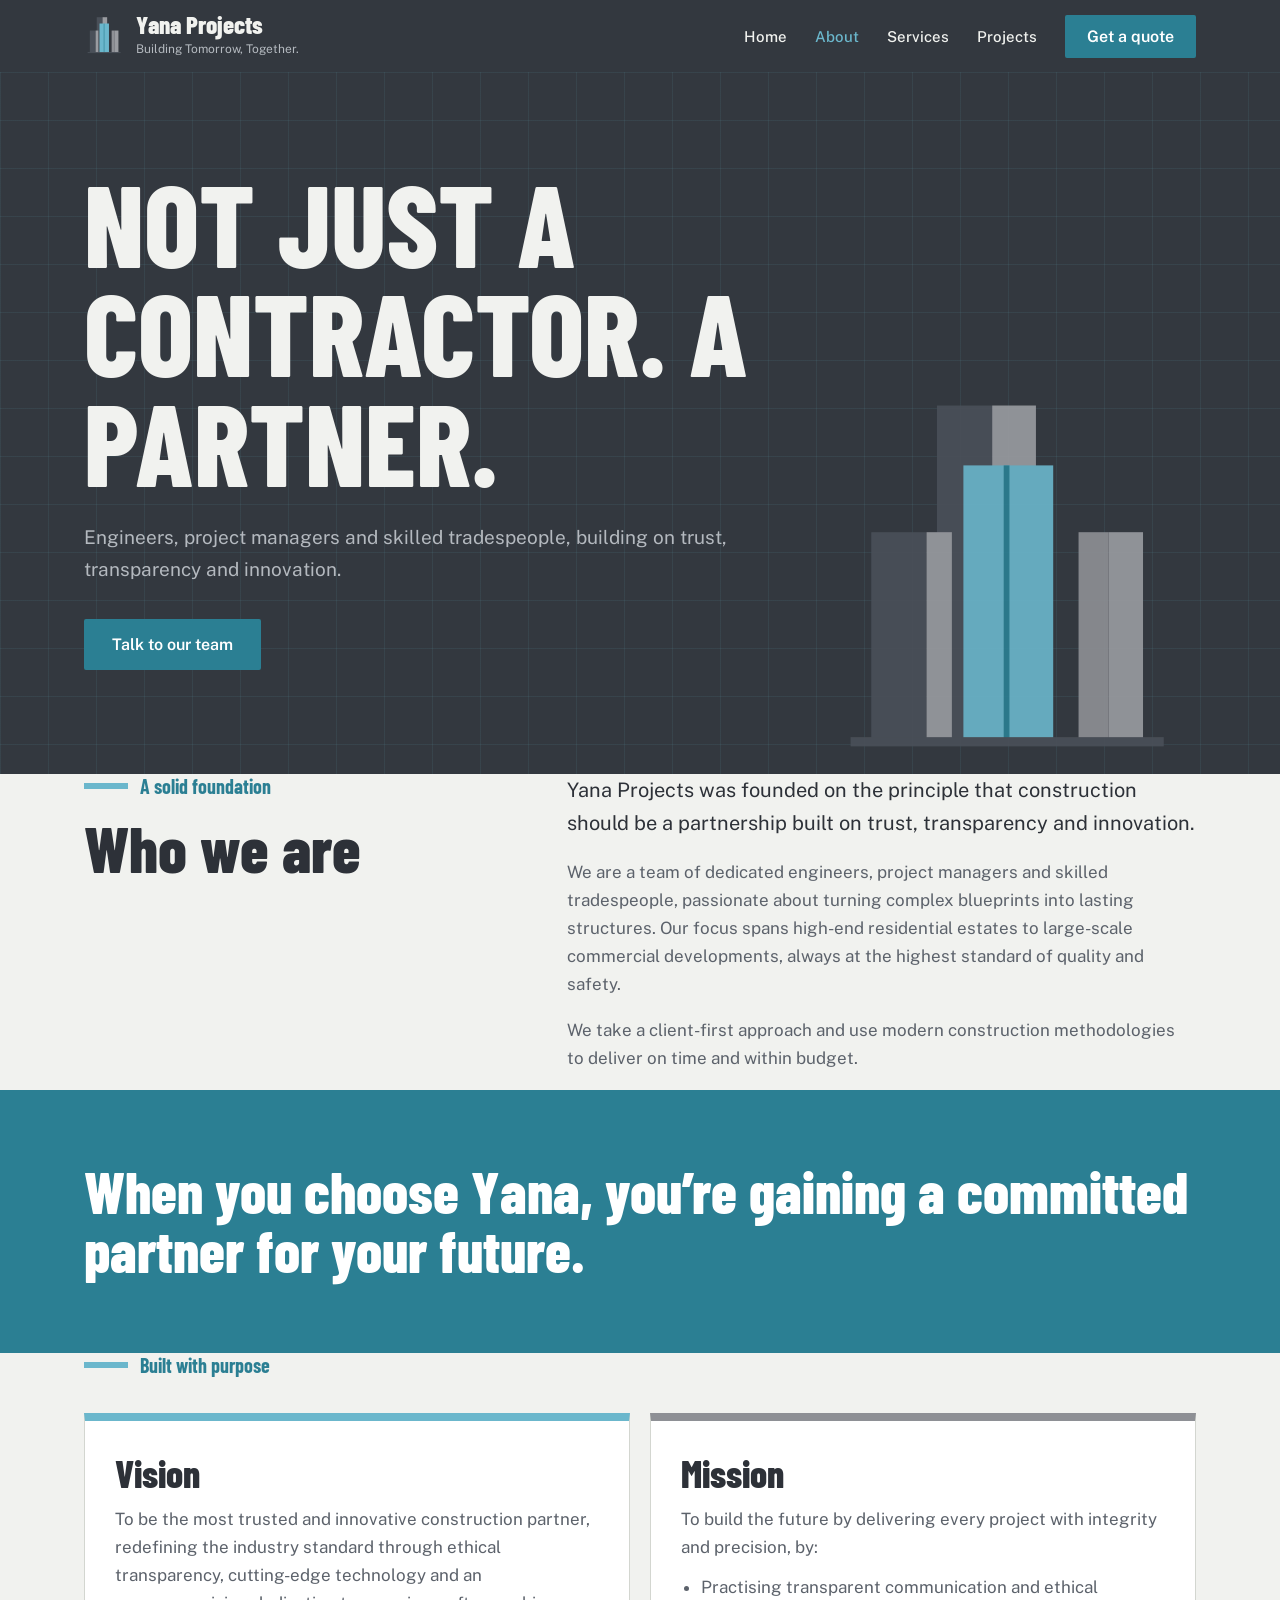
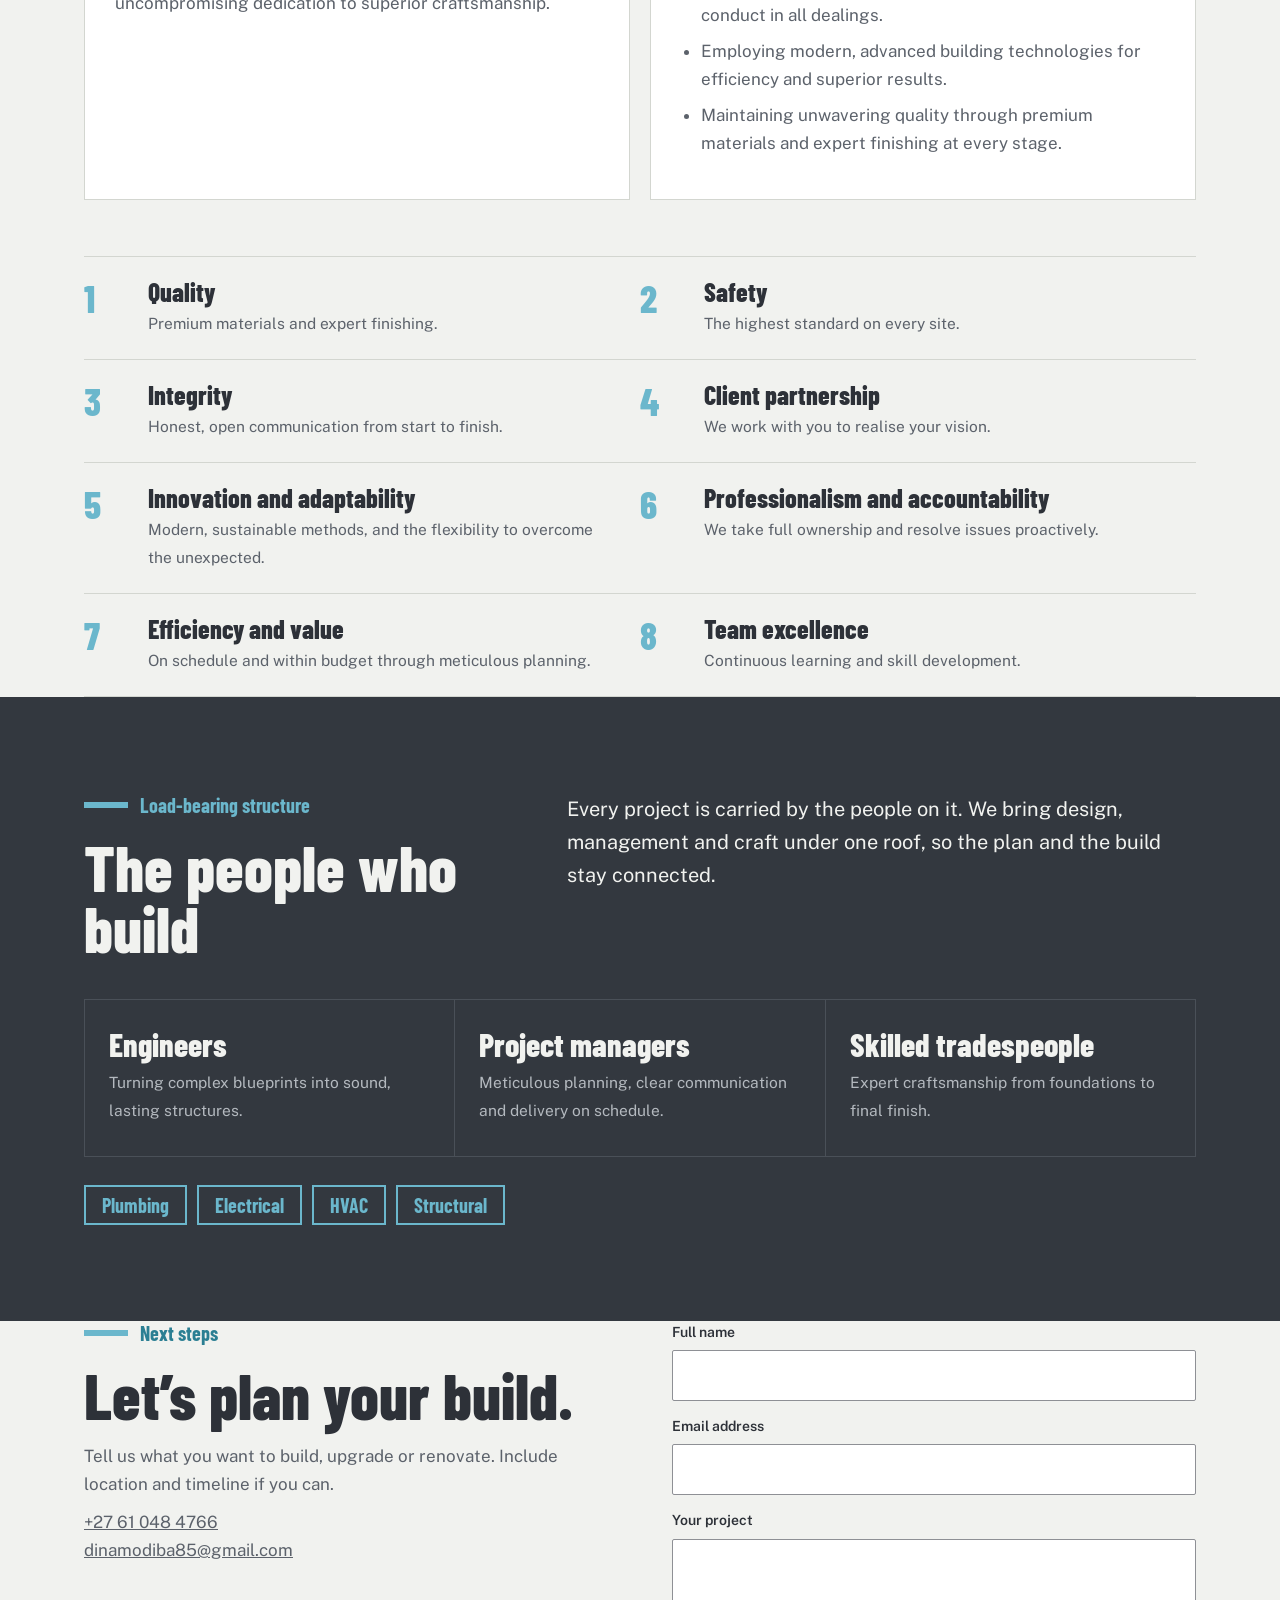
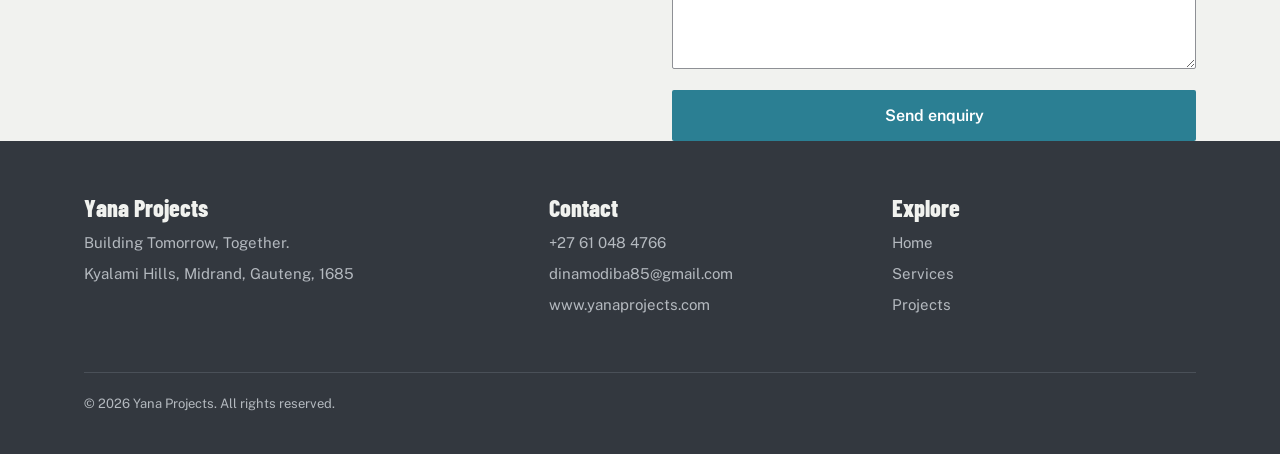
==== about.html @ c8c499d0 "layout chnages to home page and about page" ====
<!DOCTYPE html>
<html lang="en">
<head>
<meta charset="utf-8">
<meta name="viewport" content="width=device-width, initial-scale=1, viewport-fit=cover">
<title>About | Yana Projects</title>
<link rel="stylesheet" href="https://fonts.googleapis.com/css2?family=Barlow+Condensed:wght@600;700;800&family=Public+Sans:wght@400;500;600&display=swap">
<style>
:root{
  --bg:#f1f2ef;--surface:#fff;--ink:#2d3138;--muted:#5c626b;--line:#d3d6d0;
  --dark:#33383f;--dark-ink:#f1f2ef;--dark-muted:#b4b9bf;
  --b1:#3b4048;--b2:#8e9095;--blue:#6bb7cc;--blued:#2b7f93;
  --btn:#2b7f93;--on-btn:#fff;
  --head:"Barlow Condensed","Arial Narrow",Arial,sans-serif;
  --body:"Public Sans",system-ui,-apple-system,"Segoe UI",Arial,sans-serif;
  box-sizing:border-box;padding-top:env(safe-area-inset-top,0px);padding-bottom:env(safe-area-inset-bottom,0px);
}
@media (prefers-color-scheme:dark){:root:not([data-theme="light"]){
  --bg:#1b1e23;--surface:#242830;--ink:#eceee9;--muted:#a5abb2;--line:#363b43;--dark:#14161a;--b1:#5b626c;--b2:#a3a7ad;--btn:#6bb7cc;--on-btn:#13171b}}
:root[data-theme="dark"]{--bg:#1b1e23;--surface:#242830;--ink:#eceee9;--muted:#a5abb2;--line:#363b43;--dark:#14161a;--b1:#5b626c;--b2:#a3a7ad;--btn:#6bb7cc;--on-btn:#13171b}
html{scroll-padding-top:calc(72px + env(safe-area-inset-top,0px));scroll-behavior:smooth}
*{box-sizing:border-box}
body{margin:0;background:var(--bg);color:var(--ink);font:400 17px/1.65 var(--body);-webkit-font-smoothing:antialiased;overflow-x:hidden}
body::before{content:"";position:fixed;inset:0 0 auto;height:env(safe-area-inset-top,0px);background:var(--dark);z-index:30}
h1,h2,h3{font-family:var(--head);font-weight:800;line-height:.95;margin:0}
a{color:inherit}
:focus-visible{outline:3px solid var(--blue);outline-offset:3px}
.wrap{max-width:1160px;margin:0 auto;padding:0 24px}
.btn{display:inline-block;padding:14px 26px;border-radius:2px;background:var(--btn);color:var(--on-btn);font:600 16px var(--body);text-decoration:none;border:2px solid var(--btn);cursor:pointer}
.btn.ghost{background:transparent;color:var(--dark-ink);border-color:var(--dark-muted)}
.btn:hover{filter:brightness(1.1)}

header{position:sticky;top:env(safe-area-inset-top,0px);z-index:40;background:var(--dark);color:var(--dark-ink)}
.nav{display:flex;align-items:center;justify-content:space-between;height:72px}
.brand{display:flex;align-items:center;gap:12px;text-decoration:none}
.brand svg{width:40px;height:40px}
.brand b{font:800 25px/1 var(--head);display:block}
.brand small{font-size:12px;color:var(--dark-muted);display:block;margin-top:3px}
nav ul{display:flex;gap:28px;list-style:none;margin:0;padding:0;align-items:center}
nav a{text-decoration:none;font-weight:500;font-size:15px}
nav a:hover,nav a[aria-current]{color:var(--blue)}
nav .btn{padding:10px 20px;color:var(--on-btn)}

.hero{background:var(--dark);color:var(--dark-ink);overflow:hidden;position:relative;
  background-image:linear-gradient(rgba(107,183,204,.09) 1px,transparent 1px),linear-gradient(90deg,rgba(107,183,204,.09) 1px,transparent 1px);background-size:48px 48px}
.hero .wrap{padding-top:96px;padding-bottom:104px;position:relative}
.hero h1{font-size:clamp(56px,9vw,120px);text-transform:uppercase;max-width:9em}
.hero p{max-width:34em;color:var(--dark-muted);font-size:19px;margin:26px 0 34px}
.hero .big{position:absolute;right:24px;bottom:0;width:min(34vw,380px);opacity:.9}

/* section label: a level marker, like an elevation on a drawing */
.lvl{display:flex;align-items:center;gap:12px;font:700 20px var(--head);color:var(--blued);margin-bottom:20px}
.lvl::before{content:"";width:44px;height:6px;background:var(--blue)}
@media (prefers-color-scheme:dark){.lvl{color:var(--blue)}}
section{padding:96px 0}
.split{display:grid;grid-template-columns:.8fr 1.2fr;gap:64px;align-items:start}
.split h2{font-size:clamp(40px,5.2vw,64px);position:sticky;top:calc(100px + env(safe-area-inset-top,0px))}
.split p{margin:0 0 18px;color:var(--muted)}
.split p:first-of-type{color:var(--ink);font-size:20px}

.quote{background:var(--blued);color:#fff;padding:72px 0}
.quote blockquote{margin:0;font:800 clamp(30px,4.6vw,58px)/1.02 var(--head);max-width:20em}

.mv{display:grid;grid-template-columns:1fr 1fr;gap:20px;margin:36px 0 56px}
.card{background:var(--surface);border:1px solid var(--line);border-top:8px solid var(--blue);padding:34px 30px}
.card:nth-child(2){border-top-color:var(--b2)}
.card h3{font-size:38px;margin-bottom:14px}
.card p{margin:0 0 12px;color:var(--muted)}
.card ul{margin:0;padding-left:20px;color:var(--muted)}.card li{margin-bottom:8px}
.vals{list-style:none;margin:0;padding:0;display:grid;grid-template-columns:1fr 1fr;border-top:1px solid var(--line)}
.vals li{display:grid;grid-template-columns:56px 1fr;gap:8px;padding:22px 24px 22px 0;border-bottom:1px solid var(--line)}
.vals li:nth-child(odd){padding-right:32px}
.vals em{font:800 38px/1 var(--head);font-style:normal;color:var(--blue)}
.vals b{font:800 26px/1 var(--head);display:block;margin-bottom:4px}
.vals span{color:var(--muted);font-size:15.5px}

.dark{background:var(--dark);color:var(--dark-ink)}
.dark .lvl{color:var(--blue)}
.dark .split p{color:var(--dark-muted)}.dark .split p:first-of-type{color:var(--dark-ink)}
.team{display:grid;grid-template-columns:repeat(3,1fr);gap:0;margin-top:40px;border-top:1px solid #4a5058;border-left:1px solid #4a5058}
.team div{padding:28px 24px 32px;border-right:1px solid #4a5058;border-bottom:1px solid #4a5058}
.team b{font:800 32px/1 var(--head);display:block;margin-bottom:8px}
.team span{color:var(--dark-muted);font-size:15.5px}
.tags{display:flex;gap:10px;flex-wrap:wrap;margin-top:28px}
.tags span{border:2px solid var(--blue);padding:6px 16px;font:700 20px var(--head);color:var(--blue)}

.contact{display:grid;grid-template-columns:1fr 1fr;gap:64px}
.contact h2{font-size:clamp(40px,5.2vw,64px);margin-bottom:16px}
.contact p{color:var(--muted);margin:0 0 10px}
form{display:grid;gap:14px}
label{font-weight:600;font-size:14px}
input,textarea{width:100%;padding:13px 14px;font:inherit;color:var(--ink);background:var(--surface);border:1px solid var(--b2);border-radius:2px;margin-top:6px}
textarea{min-height:130px;resize:vertical}

footer{background:var(--dark);color:var(--dark-muted);padding:56px 0 40px;font-size:15px}
footer .wrap{display:grid;grid-template-columns:1.4fr 1fr 1fr;gap:40px}
footer h3{font-size:24px;color:var(--dark-ink);margin-bottom:12px}
footer a{text-decoration:none}footer a:hover{color:var(--blue)}
footer p{margin:0 0 6px}
.copy{grid-column:1/-1;border-top:1px solid #4a5058;padding-top:20px;margin-top:8px;font-size:13px}

@media (max-width:900px){
  .split,.mv,.vals,.team,.contact,footer .wrap{grid-template-columns:1fr}
  .split{gap:20px}.split h2{position:static}
  .vals li:nth-child(odd){padding-right:0}
  .hero .big{display:none}.hero .wrap{padding-top:64px;padding-bottom:72px}
  nav li:not(:last-child){display:none}
  section{padding:64px 0}
}
@media (prefers-reduced-motion:no-preference){
  .rv{opacity:0;transform:translateY(28px);transition:opacity .7s,transform .7s}
  .rv.in{opacity:1;transform:none}
}
</style>
</head>
<body>
<svg width="0" height="0" style="position:absolute" aria-hidden="true">
  <symbol id="mark" viewBox="0 0 330 330">
    <rect x="105" y="10" width="48" height="290" fill="#4a5059"/><rect x="153" y="10" width="38" height="290" fill="#9a9ca1"/>
    <rect x="48" y="120" width="48" height="180" fill="#4a5059"/><rect x="96" y="120" width="22" height="180" fill="#9a9ca1"/>
    <rect x="228" y="120" width="26" height="180" fill="#8e9095"/><rect x="254" y="120" width="30" height="180" fill="#9a9ca1"/>
    <rect x="128" y="62" width="78" height="238" fill="#6bb7cc"/><rect x="163" y="62" width="5" height="238" fill="#2b7f93"/>
    <rect x="30" y="298" width="272" height="8" fill="#4a5059"/>
  </symbol>
</svg>

<header>
  <div class="wrap nav">
    <a class="brand" href="index.html" aria-label="Yana Projects home"><svg aria-hidden="true"><use href="#mark"/></svg><span><b>Yana Projects</b><small>Building Tomorrow, Together.</small></span></a>
    <nav aria-label="Main"><ul>
      <li><a href="index.html">Home</a></li><li><a href="about.html" aria-current="page">About</a></li><li><a href="services.html">Services</a></li><li><a href="projects.html">Projects</a></li>
      <li><a class="btn" href="#contact">Get a quote</a></li>
    </ul></nav>
  </div>
</header>

<main>
  <div class="hero">
    <div class="wrap">
      <svg class="big" viewBox="0 0 330 330" aria-hidden="true"><use href="#mark"/></svg>
      <h1>Not just a contractor. A partner.</h1>
      <p>Engineers, project managers and skilled tradespeople, building on trust, transparency and innovation.</p>
      <a class="btn" href="#contact">Talk to our team</a>
    </div>
  </div>

  <section class="wrap split rv">
    <div><div class="lvl">A solid foundation</div><h2>Who we are</h2></div>
    <div>
      <p>Yana Projects was founded on the principle that construction should be a partnership built on trust, transparency and innovation.</p>
      <p>We are a team of dedicated engineers, project managers and skilled tradespeople, passionate about turning complex blueprints into lasting structures. Our focus spans high-end residential estates to large-scale commercial developments, always at the highest standard of quality and safety.</p>
      <p>We take a client-first approach and use modern construction methodologies to deliver on time and within budget.</p>
    </div>
  </section>

  <div class="quote"><div class="wrap"><blockquote>When you choose Yana, you’re gaining a committed partner for your future.</blockquote></div></div>

  <section class="wrap rv">
    <div class="lvl">Built with purpose</div>
    <div class="mv">
      <div class="card"><h3>Vision</h3><p>To be the most trusted and innovative construction partner, redefining the industry standard through ethical transparency, cutting-edge technology and an uncompromising dedication to superior craftsmanship.</p></div>
      <div class="card"><h3>Mission</h3><p>To build the future by delivering every project with integrity and precision, by:</p>
        <ul><li>Practising transparent communication and ethical conduct in all dealings.</li><li>Employing modern, advanced building technologies for efficiency and superior results.</li><li>Maintaining unwavering quality through premium materials and expert finishing at every stage.</li></ul></div>
    </div>
    <ol class="vals">
      <li><em>1</em><div><b>Quality</b><span>Premium materials and expert finishing.</span></div></li>
      <li><em>2</em><div><b>Safety</b><span>The highest standard on every site.</span></div></li>
      <li><em>3</em><div><b>Integrity</b><span>Honest, open communication from start to finish.</span></div></li>
      <li><em>4</em><div><b>Client partnership</b><span>We work with you to realise your vision.</span></div></li>
      <li><em>5</em><div><b>Innovation and adaptability</b><span>Modern, sustainable methods, and the flexibility to overcome the unexpected.</span></div></li>
      <li><em>6</em><div><b>Professionalism and accountability</b><span>We take full ownership and resolve issues proactively.</span></div></li>
      <li><em>7</em><div><b>Efficiency and value</b><span>On schedule and within budget through meticulous planning.</span></div></li>
      <li><em>8</em><div><b>Team excellence</b><span>Continuous learning and skill development.</span></div></li>
    </ol>
  </section>

  <section class="dark">
    <div class="wrap rv">
      <div class="split">
        <div><div class="lvl">Load-bearing structure</div><h2>The people who build</h2></div>
        <div><p>Every project is carried by the people on it. We bring design, management and craft under one roof, so the plan and the build stay connected.</p></div>
      </div>
      <div class="team">
        <div><b>Engineers</b><span>Turning complex blueprints into sound, lasting structures.</span></div>
        <div><b>Project managers</b><span>Meticulous planning, clear communication and delivery on schedule.</span></div>
        <div><b>Skilled tradespeople</b><span>Expert craftsmanship from foundations to final finish.</span></div>
      </div>
      <div class="tags"><span>Plumbing</span><span>Electrical</span><span>HVAC</span><span>Structural</span></div>
    </div>
  </section>

  <section class="wrap contact rv" id="contact">
    <div><div class="lvl">Next steps</div><h2>Let’s plan your build.</h2>
      <p>Tell us what you want to build, upgrade or renovate. Include location and timeline if you can.</p>
      <p><a href="tel:+27610484766">+27 61 048 4766</a><br><a href="mailto:dinamodiba85@gmail.com">dinamodiba85@gmail.com</a></p></div>
    <form id="f">
      <label>Full name<input name="n" required autocomplete="name"></label>
      <label>Email address<input name="e" type="email" required autocomplete="email"></label>
      <label>Your project<textarea name="m" required></textarea></label>
      <button class="btn" type="submit">Send enquiry</button>
    </form>
  </section>
</main>

<footer>
  <div class="wrap">
    <div><h3>Yana Projects</h3><p>Building Tomorrow, Together.</p><p>Kyalami Hills, Midrand, Gauteng, 1685</p></div>
    <div><h3>Contact</h3><p><a href="tel:+27610484766">+27 61 048 4766</a></p><p><a href="mailto:dinamodiba85@gmail.com">dinamodiba85@gmail.com</a></p><p><a href="https://www.yanaprojects.com">www.yanaprojects.com</a></p></div>
    <div><h3>Explore</h3><p><a href="index.html">Home</a></p><p><a href="services.html">Services</a></p><p><a href="projects.html">Projects</a></p></div>
    <div class="copy">© 2026 Yana Projects. All rights reserved.</div>
  </div>
</footer>

<script>
// Reveal sections on scroll
const io=new IntersectionObserver(es=>es.forEach(e=>{if(e.isIntersecting){e.target.classList.add('in');io.unobserve(e.target)}}),{threshold:.12});
document.querySelectorAll('.rv').forEach(el=>io.observe(el));
// Enquiry form opens the visitor's email app (swap for a form service when the site goes live)
document.getElementById('f').addEventListener('submit',ev=>{
  ev.preventDefault();const d=new FormData(ev.target);
  location.href='mailto:dinamodiba85@gmail.com?subject='+encodeURIComponent('Project enquiry from '+d.get('n'))+'&body='+encodeURIComponent(d.get('m')+'\n\n'+d.get('n')+'\n'+d.get('e'));
});
</script>
</body>
</html>
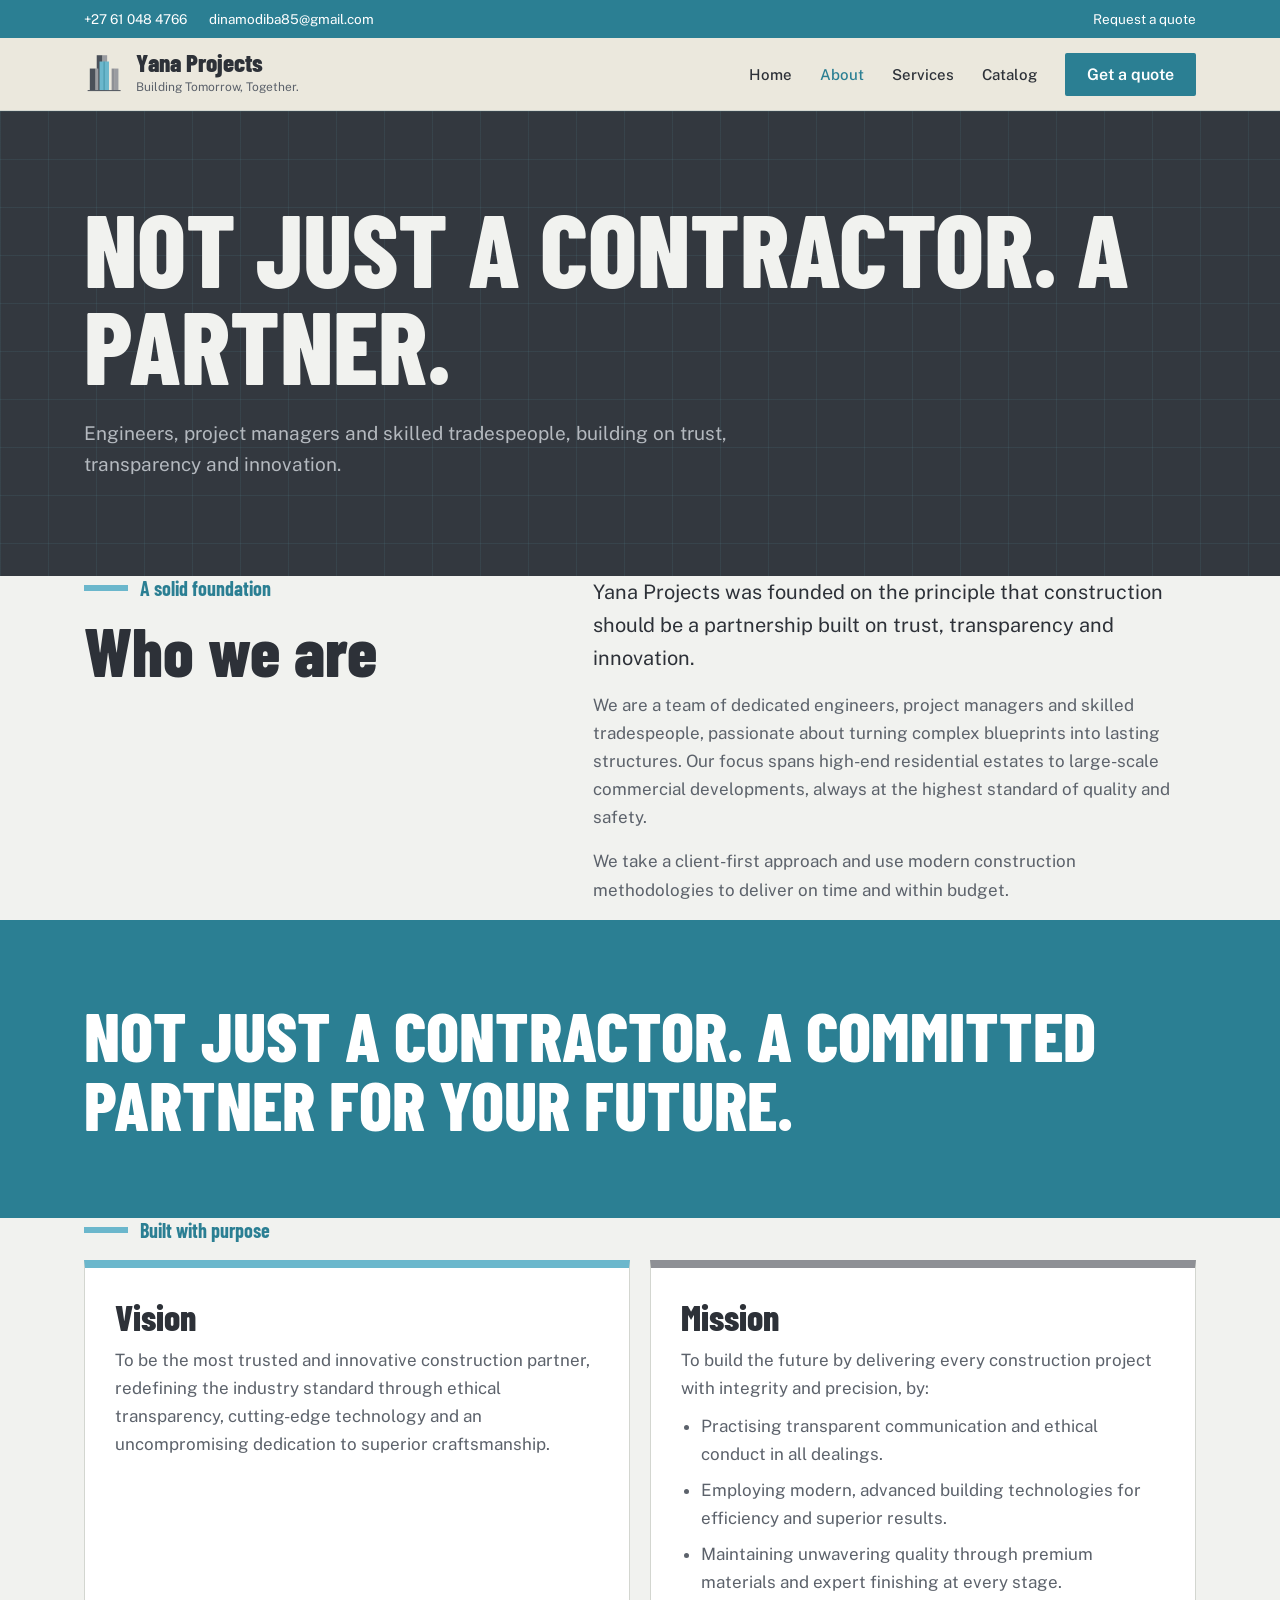
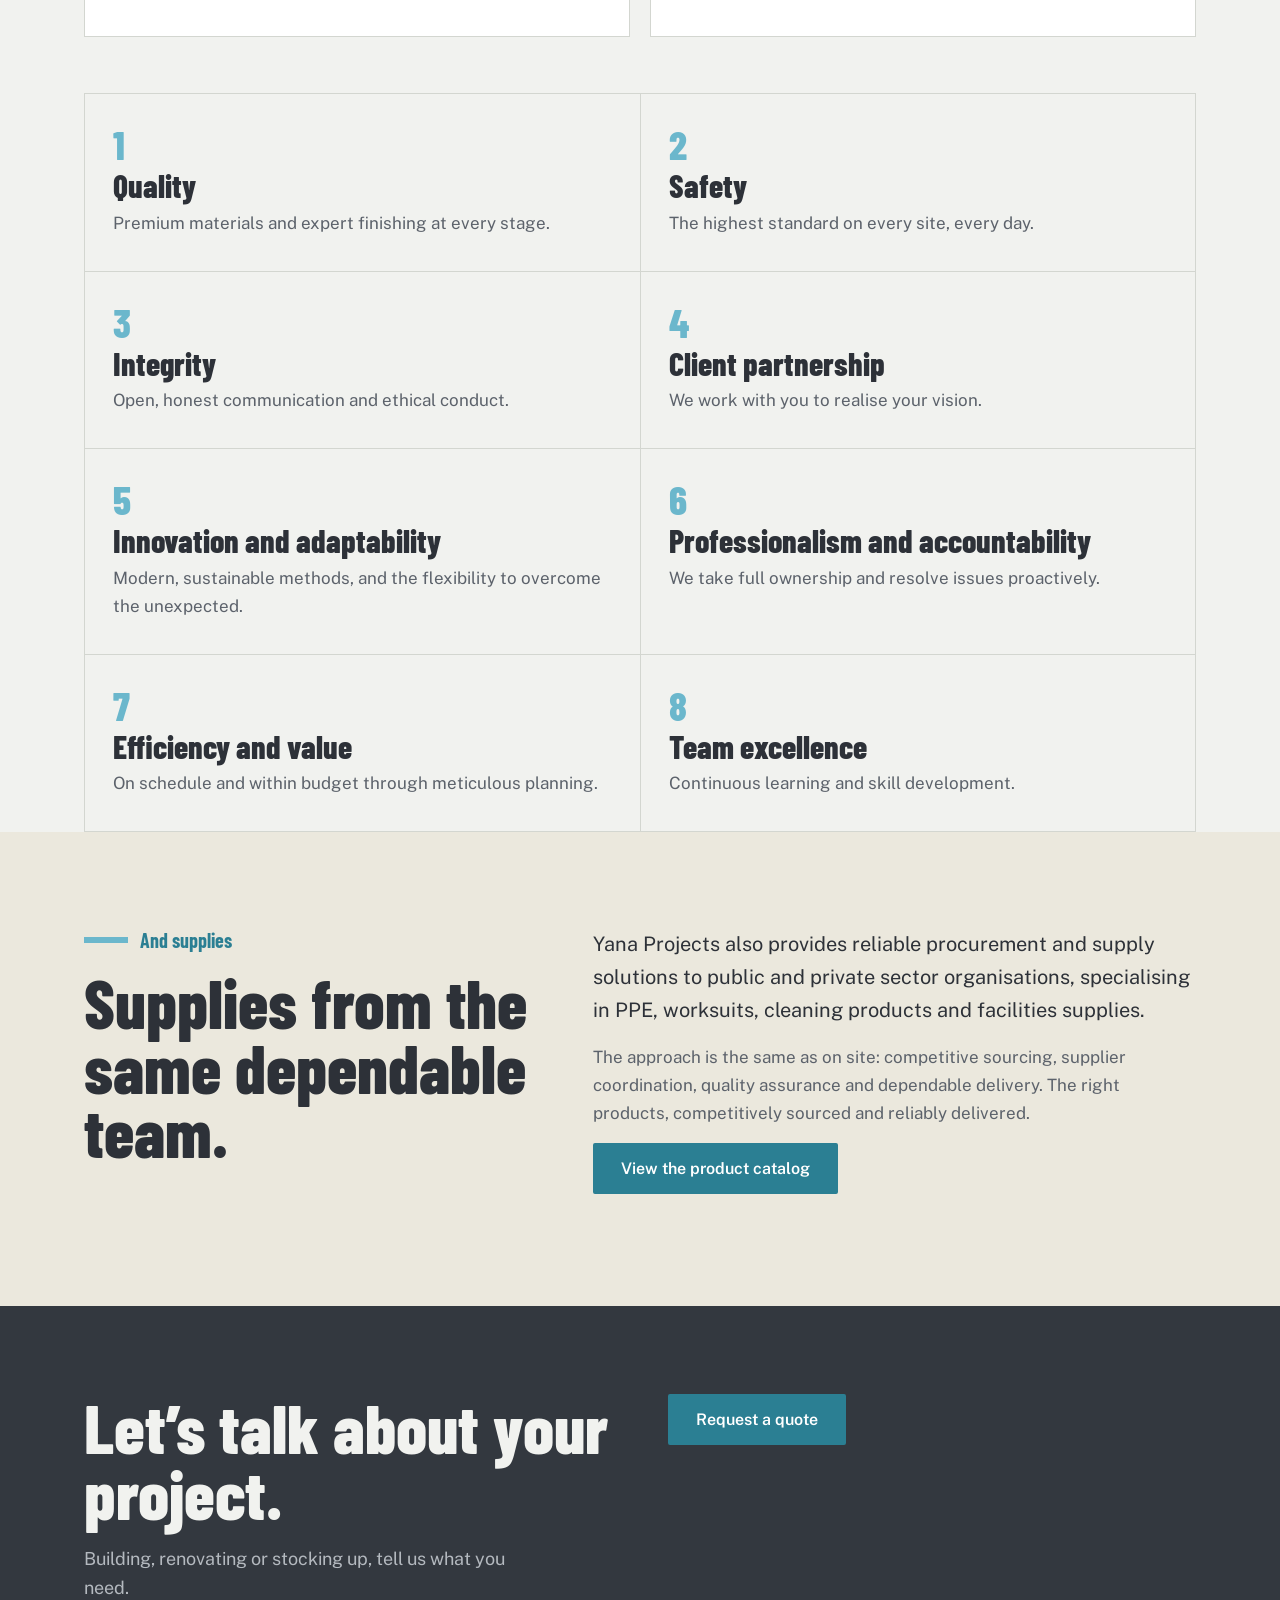
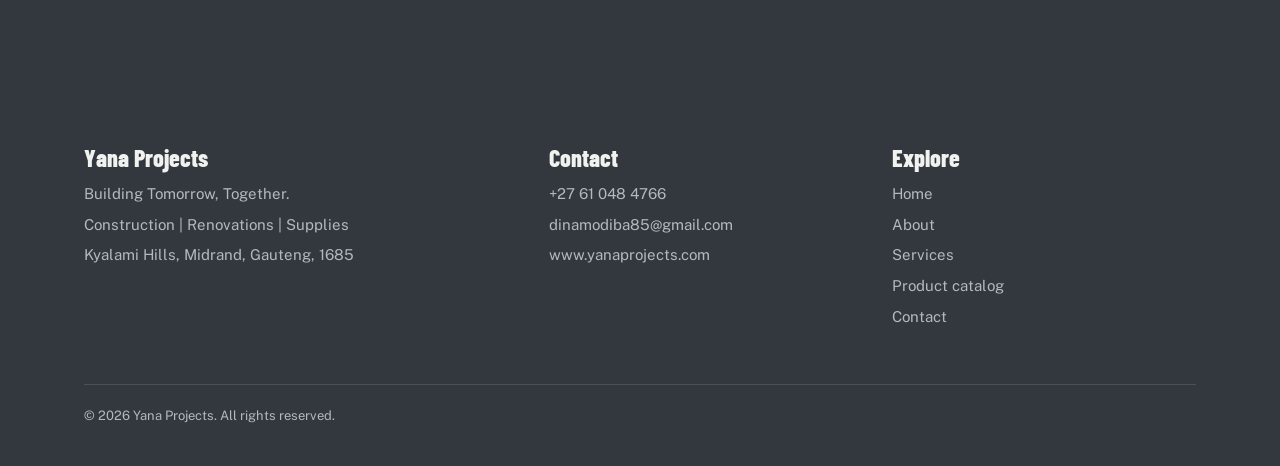
==== commit 5b5b3859: "Set up all pages" ====
--- a/about.html
+++ b/about.html
@@ -1,225 +1,155 @@
-<!DOCTYPE html>
-<html lang="en">
-<head>
-<meta charset="utf-8">
+<!DOCTYPE html><html lang="en"><head><meta charset="utf-8">
 <meta name="viewport" content="width=device-width, initial-scale=1, viewport-fit=cover">
 <title>About | Yana Projects</title>
 <link rel="stylesheet" href="https://fonts.googleapis.com/css2?family=Barlow+Condensed:wght@600;700;800&family=Public+Sans:wght@400;500;600&display=swap">
 <style>
-:root{
-  --bg:#f1f2ef;--surface:#fff;--ink:#2d3138;--muted:#5c626b;--line:#d3d6d0;
-  --dark:#33383f;--dark-ink:#f1f2ef;--dark-muted:#b4b9bf;
-  --b1:#3b4048;--b2:#8e9095;--blue:#6bb7cc;--blued:#2b7f93;
-  --btn:#2b7f93;--on-btn:#fff;
-  --head:"Barlow Condensed","Arial Narrow",Arial,sans-serif;
-  --body:"Public Sans",system-ui,-apple-system,"Segoe UI",Arial,sans-serif;
-  box-sizing:border-box;padding-top:env(safe-area-inset-top,0px);padding-bottom:env(safe-area-inset-bottom,0px);
-}
-@media (prefers-color-scheme:dark){:root:not([data-theme="light"]){
-  --bg:#1b1e23;--surface:#242830;--ink:#eceee9;--muted:#a5abb2;--line:#363b43;--dark:#14161a;--b1:#5b626c;--b2:#a3a7ad;--btn:#6bb7cc;--on-btn:#13171b}}
-:root[data-theme="dark"]{--bg:#1b1e23;--surface:#242830;--ink:#eceee9;--muted:#a5abb2;--line:#363b43;--dark:#14161a;--b1:#5b626c;--b2:#a3a7ad;--btn:#6bb7cc;--on-btn:#13171b}
+:root{--bg:#f1f2ef;--surface:#fff;--ink:#2d3138;--muted:#5c626b;--line:#d3d6d0;--beige:#ebe8dd;
+--dark:#33383f;--dark-ink:#f1f2ef;--dark-muted:#b4b9bf;--b1:#3b4048;--b2:#8e9095;--blue:#6bb7cc;--blued:#2b7f93;
+--btn:#2b7f93;--on-btn:#fff;--head:"Barlow Condensed","Arial Narrow",Arial,sans-serif;
+--body:"Public Sans",system-ui,-apple-system,"Segoe UI",Arial,sans-serif;
+box-sizing:border-box;padding-top:env(safe-area-inset-top,0px);padding-bottom:env(safe-area-inset-bottom,0px)}
+@media (prefers-color-scheme:dark){:root:not([data-theme="light"]){--bg:#1b1e23;--surface:#242830;--ink:#eceee9;--muted:#a5abb2;--line:#363b43;--beige:#20242a;--dark:#14161a;--b1:#5b626c;--b2:#a3a7ad;--btn:#6bb7cc;--on-btn:#13171b}}
+:root[data-theme="dark"]{--bg:#1b1e23;--surface:#242830;--ink:#eceee9;--muted:#a5abb2;--line:#363b43;--beige:#20242a;--dark:#14161a;--b1:#5b626c;--b2:#a3a7ad;--btn:#6bb7cc;--on-btn:#13171b}
 html{scroll-padding-top:calc(72px + env(safe-area-inset-top,0px));scroll-behavior:smooth}
 *{box-sizing:border-box}
 body{margin:0;background:var(--bg);color:var(--ink);font:400 17px/1.65 var(--body);-webkit-font-smoothing:antialiased;overflow-x:hidden}
-body::before{content:"";position:fixed;inset:0 0 auto;height:env(safe-area-inset-top,0px);background:var(--dark);z-index:30}
+body::before{content:"";position:fixed;inset:0 0 auto;height:env(safe-area-inset-top,0px);background:var(--blued);z-index:30}
 h1,h2,h3{font-family:var(--head);font-weight:800;line-height:.95;margin:0}
-a{color:inherit}
-:focus-visible{outline:3px solid var(--blue);outline-offset:3px}
+a{color:inherit}:focus-visible{outline:3px solid var(--blue);outline-offset:3px}
 .wrap{max-width:1160px;margin:0 auto;padding:0 24px}
 .btn{display:inline-block;padding:14px 26px;border-radius:2px;background:var(--btn);color:var(--on-btn);font:600 16px var(--body);text-decoration:none;border:2px solid var(--btn);cursor:pointer}
-.btn.ghost{background:transparent;color:var(--dark-ink);border-color:var(--dark-muted)}
-.btn:hover{filter:brightness(1.1)}
-
-header{position:sticky;top:env(safe-area-inset-top,0px);z-index:40;background:var(--dark);color:var(--dark-ink)}
+.btn.ghost{background:transparent;color:var(--dark-ink);border-color:var(--dark-muted)}.btn:hover{filter:brightness(1.1)}
+.top{background:var(--blued);color:#fff;font-size:13.5px}
+.top .wrap{display:flex;justify-content:space-between;gap:16px;min-height:38px;align-items:center;flex-wrap:wrap}
+.top span{display:flex;gap:22px;flex-wrap:wrap}.top a{text-decoration:none}.top a:hover{color:var(--dark)}
+header{position:sticky;top:env(safe-area-inset-top,0px);z-index:40;background:var(--beige);border-bottom:1px solid var(--line)}
 .nav{display:flex;align-items:center;justify-content:space-between;height:72px}
-.brand{display:flex;align-items:center;gap:12px;text-decoration:none}
-.brand svg{width:40px;height:40px}
-.brand b{font:800 25px/1 var(--head);display:block}
-.brand small{font-size:12px;color:var(--dark-muted);display:block;margin-top:3px}
+.brand{display:flex;align-items:center;gap:12px;text-decoration:none}.brand svg{width:40px;height:40px}
+.brand b{font:800 25px/1 var(--head);display:block}.brand small{font-size:12px;color:var(--muted);display:block;margin-top:3px}
 nav ul{display:flex;gap:28px;list-style:none;margin:0;padding:0;align-items:center}
-nav a{text-decoration:none;font-weight:500;font-size:15px}
-nav a:hover,nav a[aria-current]{color:var(--blue)}
-nav .btn{padding:10px 20px;color:var(--on-btn)}
-
-.hero{background:var(--dark);color:var(--dark-ink);overflow:hidden;position:relative;
-  background-image:linear-gradient(rgba(107,183,204,.09) 1px,transparent 1px),linear-gradient(90deg,rgba(107,183,204,.09) 1px,transparent 1px);background-size:48px 48px}
-.hero .wrap{padding-top:96px;padding-bottom:104px;position:relative}
-.hero h1{font-size:clamp(56px,9vw,120px);text-transform:uppercase;max-width:9em}
-.hero p{max-width:34em;color:var(--dark-muted);font-size:19px;margin:26px 0 34px}
-.hero .big{position:absolute;right:24px;bottom:0;width:min(34vw,380px);opacity:.9}
-
-/* section label: a level marker, like an elevation on a drawing */
-.lvl{display:flex;align-items:center;gap:12px;font:700 20px var(--head);color:var(--blued);margin-bottom:20px}
-.lvl::before{content:"";width:44px;height:6px;background:var(--blue)}
-@media (prefers-color-scheme:dark){.lvl{color:var(--blue)}}
-section{padding:96px 0}
-.split{display:grid;grid-template-columns:.8fr 1.2fr;gap:64px;align-items:start}
-.split h2{font-size:clamp(40px,5.2vw,64px);position:sticky;top:calc(100px + env(safe-area-inset-top,0px))}
-.split p{margin:0 0 18px;color:var(--muted)}
-.split p:first-of-type{color:var(--ink);font-size:20px}
-
-.quote{background:var(--blued);color:#fff;padding:72px 0}
-.quote blockquote{margin:0;font:800 clamp(30px,4.6vw,58px)/1.02 var(--head);max-width:20em}
-
-.mv{display:grid;grid-template-columns:1fr 1fr;gap:20px;margin:36px 0 56px}
-.card{background:var(--surface);border:1px solid var(--line);border-top:8px solid var(--blue);padding:34px 30px}
-.card:nth-child(2){border-top-color:var(--b2)}
-.card h3{font-size:38px;margin-bottom:14px}
-.card p{margin:0 0 12px;color:var(--muted)}
+nav a{text-decoration:none;font-weight:500;font-size:15px}nav a:hover,nav a[aria-current]{color:var(--btn)}
+nav .btn{padding:10px 20px;color:var(--on-btn)}nav .btn:hover{color:var(--on-btn)}
+.hero{background:var(--dark);color:var(--dark-ink);position:relative;overflow:hidden;background-image:linear-gradient(rgba(107,183,204,.09) 1px,transparent 1px),linear-gradient(90deg,rgba(107,183,204,.09) 1px,transparent 1px);background-size:48px 48px}
+.hero .wrap{display:grid;grid-template-columns:1.05fr .95fr;gap:16px;align-items:center;min-height:620px;position:relative}
+.hero-copy{padding:72px 0 80px;position:relative;z-index:2}
+.hero p{max-width:30em;color:var(--dark-muted);font-size:19px;margin:24px 0 32px}
+.actions{display:flex;gap:14px;flex-wrap:wrap}
+.bgs{position:absolute;inset:0}.bgs i{position:absolute;inset:0;background:linear-gradient(90deg,var(--dark) 20%,transparent 95%),var(--img) center/cover;opacity:0;transition:opacity .8s}.bgs i.on{opacity:1}
+.slides{display:grid;text-transform:uppercase;font-size:clamp(52px,8vw,104px);margin:0}
+.sl{grid-area:1/1;opacity:0;visibility:hidden;transform:translateY(24px);transition:opacity .6s,transform .6s,visibility .6s}.sl.on{opacity:1;visibility:visible;transform:none}
+.ctrl{display:flex;align-items:center;gap:10px;margin-top:34px}
+.ctrl button{width:44px;height:44px;border:2px solid var(--dark-muted);background:transparent;color:var(--dark-ink);font:700 24px/1 var(--head);cursor:pointer}.ctrl button:hover{border-color:var(--blue)}
+.dots{display:flex;gap:6px;margin:0 8px}.ctrl .dots button{width:30px;height:6px;border:0;background:#5d646d;padding:0}.ctrl .dots button.on{background:var(--blue)}
+.bp{width:100%;display:block;align-self:end}.bp .g{stroke:var(--dark-muted);stroke-width:1;stroke-dasharray:4 5;opacity:.55}
+.bp text{fill:var(--blue);font:600 13px var(--body)}.bp .ol{fill:none;stroke:var(--blue);stroke-width:1.6}
+.phero .wrap{position:relative}.phero .big{position:absolute;right:24px;bottom:0;width:min(30vw,340px);opacity:.9}
+.tools{display:flex;gap:16px;flex-wrap:wrap;align-items:center;justify-content:space-between;margin-bottom:28px}.tools .chips{margin:0}.tools input{max-width:300px;margin:0}
+.three{display:grid;grid-template-columns:repeat(3,1fr);gap:20px}
 .card ul{margin:0;padding-left:20px;color:var(--muted)}.card li{margin-bottom:8px}
-.vals{list-style:none;margin:0;padding:0;display:grid;grid-template-columns:1fr 1fr;border-top:1px solid var(--line)}
-.vals li{display:grid;grid-template-columns:56px 1fr;gap:8px;padding:22px 24px 22px 0;border-bottom:1px solid var(--line)}
-.vals li:nth-child(odd){padding-right:32px}
-.vals em{font:800 38px/1 var(--head);font-style:normal;color:var(--blue)}
-.vals b{font:800 26px/1 var(--head);display:block;margin-bottom:4px}
-.vals span{color:var(--muted);font-size:15.5px}
-
-.dark{background:var(--dark);color:var(--dark-ink)}
-.dark .lvl{color:var(--blue)}
-.dark .split p{color:var(--dark-muted)}.dark .split p:first-of-type{color:var(--dark-ink)}
-.team{display:grid;grid-template-columns:repeat(3,1fr);gap:0;margin-top:40px;border-top:1px solid #4a5058;border-left:1px solid #4a5058}
-.team div{padding:28px 24px 32px;border-right:1px solid #4a5058;border-bottom:1px solid #4a5058}
-.team b{font:800 32px/1 var(--head);display:block;margin-bottom:8px}
-.team span{color:var(--dark-muted);font-size:15.5px}
-.tags{display:flex;gap:10px;flex-wrap:wrap;margin-top:28px}
-.tags span{border:2px solid var(--blue);padding:6px 16px;font:700 20px var(--head);color:var(--blue)}
-
-.contact{display:grid;grid-template-columns:1fr 1fr;gap:64px}
-.contact h2{font-size:clamp(40px,5.2vw,64px);margin-bottom:16px}
-.contact p{color:var(--muted);margin:0 0 10px}
-form{display:grid;gap:14px}
-label{font-weight:600;font-size:14px}
-input,textarea{width:100%;padding:13px 14px;font:inherit;color:var(--ink);background:var(--surface);border:1px solid var(--b2);border-radius:2px;margin-top:6px}
-textarea{min-height:130px;resize:vertical}
-
+.chips{display:flex;gap:10px;flex-wrap:wrap;margin:0 0 28px}.chips button{font:700 20px var(--head);padding:8px 18px;border:2px solid var(--b2);background:transparent;color:var(--ink);cursor:pointer}.chips button.on,.chips button:hover{background:var(--btn);border-color:var(--btn);color:var(--on-btn)}
+.cat{display:grid;grid-template-columns:repeat(4,1fr);gap:16px}.pcard{background:var(--surface);border:1px solid var(--line);display:flex;flex-direction:column}.pcard[hidden]{display:none}
+.pcard .pi{aspect-ratio:4/3;display:grid;place-items:center;background:var(--beige);color:var(--muted);font-size:13px;border-bottom:1px solid var(--line)}
+.pcard .pb{padding:16px 18px 20px}.pcard small{color:var(--btn);font-weight:600;font-size:13px}.pcard h3{font-size:24px;margin:4px 0 12px}.pcard a{font-weight:600;font-size:14px;color:var(--btn);text-decoration:none}.pcard a:hover{text-decoration:underline}
+.phero{background:var(--dark);color:var(--dark-ink);background-image:linear-gradient(rgba(107,183,204,.09) 1px,transparent 1px),linear-gradient(90deg,rgba(107,183,204,.09) 1px,transparent 1px);background-size:48px 48px}
+.phero .wrap{padding-top:88px;padding-bottom:96px}.phero h1{font-size:clamp(52px,8vw,108px);text-transform:uppercase;max-width:11em}
+.phero p{max-width:34em;color:var(--dark-muted);font-size:19px;margin:24px 0 0}
+.strip{background:var(--blued);color:#fff;overflow:hidden;white-space:nowrap;font:700 26px/1 var(--head);padding:16px 0}.strip div{display:inline-block}
+.strip span{display:inline-block;padding:0 22px}.strip span::after{content:"";display:inline-block;width:10px;height:10px;background:var(--dark);margin-left:44px;vertical-align:middle}
+section{padding:96px 0}.beige{background:var(--beige)}
+.lvl{display:flex;align-items:center;gap:12px;font:700 20px var(--head);color:var(--blued);margin-bottom:18px}.lvl::before{content:"";width:44px;height:6px;background:var(--blue)}
+.split{display:grid;grid-template-columns:.85fr 1.15fr;gap:64px;align-items:start}
+.split h2,.sec-h h2{font-size:clamp(40px,5.4vw,68px)}.split p{margin:0 0 16px;color:var(--muted);max-width:34em}.split p:first-of-type{color:var(--ink);font-size:20px}
+.sec-h{margin-bottom:40px;max-width:34em}.sec-h p{color:var(--muted);margin:14px 0 0}
+.services{background:var(--blue);color:#1d2a30}.services .sec-h p{color:#1d2a30}
+.panels{display:flex;gap:12px;height:440px}
+.panel{flex:1;min-width:0;background:var(--dark);color:var(--dark-ink);border:0;text-align:left;padding:30px 26px;cursor:pointer;font:inherit;position:relative;overflow:hidden;transition:flex .5s cubic-bezier(.2,.7,.2,1);display:flex;flex-direction:column;justify-content:flex-end}
+.panel::before{content:"";position:absolute;left:0;top:0;width:100%;height:8px;background:var(--blue)}.panel:nth-child(2)::before{background:var(--b2)}.panel:nth-child(3)::before{background:#fff}.panel:nth-child(4)::before{background:var(--blued)}
+.panel .bg{position:absolute;right:-10px;top:24px;width:140px;height:140px;opacity:.14}
+.panel h3{font-size:32px;margin-bottom:12px}.panel p{margin:0;color:var(--dark-muted);font-size:16px;max-height:0;opacity:0;transition:max-height .5s,opacity .4s}
+.panel.open{flex:2.8}.panel.open p{max-height:220px;opacity:1}
+.proc{display:grid;grid-template-columns:220px 1fr;gap:56px}
+.tower{position:sticky;top:calc(100px + env(safe-area-inset-top,0px));align-self:start}.tower svg{width:100%;display:block}
+.fl{fill:var(--line);stroke:var(--bg);stroke-width:5;transition:fill .5s}.fl.on{fill:var(--blue)}
+.steps{list-style:none;margin:0;padding:0}
+.step{min-height:34vh;border-left:4px solid var(--line);padding:0 0 40px 28px;transition:border-color .4s,opacity .4s;opacity:.45}.step.cur{border-color:var(--blue);opacity:1}
+.step h3{font-size:clamp(34px,4.5vw,52px);margin-bottom:10px}.step p{margin:0;color:var(--muted);max-width:28em;font-size:18px}
+.two{display:grid;grid-template-columns:1fr 1fr;gap:20px}
+.card{background:var(--surface);border:1px solid var(--line);border-top:8px solid var(--blue);padding:32px 30px}.card:nth-child(even){border-top-color:var(--b2)}
+.card h3{font-size:36px;margin-bottom:12px}.card p{margin:0;color:var(--muted)}
+.four{display:grid;grid-template-columns:1fr 1fr;gap:0;border-top:1px solid var(--line);border-left:1px solid var(--line)}
+.four div{padding:30px 28px 34px;border-right:1px solid var(--line);border-bottom:1px solid var(--line);transition:background .3s}.four div:hover{background:var(--blued);color:#fff}.four div:hover p{color:#fff}
+.four em{font:800 40px/1 var(--head);font-style:normal;color:var(--blue);display:block;margin-bottom:6px}.four h3{font-size:32px;margin-bottom:8px}.four p{margin:0;color:var(--muted)}
+.promise{background:var(--blued);color:#fff;padding:80px 0}.promise blockquote{margin:0;font:800 clamp(34px,5.4vw,70px)/1 var(--head);max-width:16em;text-transform:uppercase}
+.cta{background:var(--dark);color:var(--dark-ink);padding:88px 0}
+.cta .q{display:grid;grid-template-columns:1fr 1fr;gap:56px;align-items:start}.cta h2{font-size:clamp(40px,5.4vw,70px)}.cta .q p{color:var(--dark-muted);margin:18px 0 0;max-width:26em;font-size:18px}
+form{display:grid;gap:12px}label{font-weight:600;font-size:14px}
+input,select,textarea{display:block;width:100%;padding:13px 14px;border:1px solid var(--b2);border-radius:2px;font:inherit;color:#2d3138;background:#fff;margin-top:6px}textarea{min-height:120px;resize:vertical}
+.svrow{display:grid;grid-template-columns:.8fr 1.2fr;gap:56px;padding:48px 0;border-top:1px solid var(--line);align-items:start}
+.svrow h2{font-size:clamp(38px,4.6vw,58px)}.svrow p{margin:0 0 18px;color:var(--muted);font-size:18px;max-width:32em}.svrow .lk{font-weight:600;color:var(--btn);text-decoration:none}.svrow .lk:hover{text-decoration:underline}
+.info{display:grid;gap:14px}.info div{background:var(--surface);border:1px solid var(--line);border-left:8px solid var(--blue);padding:18px 22px}
+.info b{font:800 24px var(--head);display:block}.info a{text-decoration:none;color:var(--muted)}.info a:hover{color:var(--btn)}.info span{color:var(--muted)}
+.cform{display:grid;grid-template-columns:.9fr 1.1fr;gap:56px;align-items:start}
 footer{background:var(--dark);color:var(--dark-muted);padding:56px 0 40px;font-size:15px}
-footer .wrap{display:grid;grid-template-columns:1.4fr 1fr 1fr;gap:40px}
-footer h3{font-size:24px;color:var(--dark-ink);margin-bottom:12px}
-footer a{text-decoration:none}footer a:hover{color:var(--blue)}
-footer p{margin:0 0 6px}
-.copy{grid-column:1/-1;border-top:1px solid #4a5058;padding-top:20px;margin-top:8px;font-size:13px}
-
-@media (max-width:900px){
-  .split,.mv,.vals,.team,.contact,footer .wrap{grid-template-columns:1fr}
-  .split{gap:20px}.split h2{position:static}
-  .vals li:nth-child(odd){padding-right:0}
-  .hero .big{display:none}.hero .wrap{padding-top:64px;padding-bottom:72px}
-  nav li:not(:last-child){display:none}
-  section{padding:64px 0}
-}
-@media (prefers-reduced-motion:no-preference){
-  .rv{opacity:0;transform:translateY(28px);transition:opacity .7s,transform .7s}
-  .rv.in{opacity:1;transform:none}
-}
-</style>
-</head>
-<body>
-<svg width="0" height="0" style="position:absolute" aria-hidden="true">
-  <symbol id="mark" viewBox="0 0 330 330">
-    <rect x="105" y="10" width="48" height="290" fill="#4a5059"/><rect x="153" y="10" width="38" height="290" fill="#9a9ca1"/>
-    <rect x="48" y="120" width="48" height="180" fill="#4a5059"/><rect x="96" y="120" width="22" height="180" fill="#9a9ca1"/>
-    <rect x="228" y="120" width="26" height="180" fill="#8e9095"/><rect x="254" y="120" width="30" height="180" fill="#9a9ca1"/>
-    <rect x="128" y="62" width="78" height="238" fill="#6bb7cc"/><rect x="163" y="62" width="5" height="238" fill="#2b7f93"/>
-    <rect x="30" y="298" width="272" height="8" fill="#4a5059"/>
-  </symbol>
-</svg>
-
-<header>
-  <div class="wrap nav">
-    <a class="brand" href="index.html" aria-label="Yana Projects home"><svg aria-hidden="true"><use href="#mark"/></svg><span><b>Yana Projects</b><small>Building Tomorrow, Together.</small></span></a>
-    <nav aria-label="Main"><ul>
-      <li><a href="index.html">Home</a></li><li><a href="about.html" aria-current="page">About</a></li><li><a href="services.html">Services</a></li><li><a href="projects.html">Projects</a></li>
-      <li><a class="btn" href="#contact">Get a quote</a></li>
-    </ul></nav>
-  </div>
-</header>
-
-<main>
-  <div class="hero">
-    <div class="wrap">
-      <svg class="big" viewBox="0 0 330 330" aria-hidden="true"><use href="#mark"/></svg>
-      <h1>Not just a contractor. A partner.</h1>
-      <p>Engineers, project managers and skilled tradespeople, building on trust, transparency and innovation.</p>
-      <a class="btn" href="#contact">Talk to our team</a>
-    </div>
-  </div>
-
-  <section class="wrap split rv">
-    <div><div class="lvl">A solid foundation</div><h2>Who we are</h2></div>
-    <div>
-      <p>Yana Projects was founded on the principle that construction should be a partnership built on trust, transparency and innovation.</p>
-      <p>We are a team of dedicated engineers, project managers and skilled tradespeople, passionate about turning complex blueprints into lasting structures. Our focus spans high-end residential estates to large-scale commercial developments, always at the highest standard of quality and safety.</p>
-      <p>We take a client-first approach and use modern construction methodologies to deliver on time and within budget.</p>
-    </div>
-  </section>
-
-  <div class="quote"><div class="wrap"><blockquote>When you choose Yana, you’re gaining a committed partner for your future.</blockquote></div></div>
-
-  <section class="wrap rv">
-    <div class="lvl">Built with purpose</div>
-    <div class="mv">
-      <div class="card"><h3>Vision</h3><p>To be the most trusted and innovative construction partner, redefining the industry standard through ethical transparency, cutting-edge technology and an uncompromising dedication to superior craftsmanship.</p></div>
-      <div class="card"><h3>Mission</h3><p>To build the future by delivering every project with integrity and precision, by:</p>
-        <ul><li>Practising transparent communication and ethical conduct in all dealings.</li><li>Employing modern, advanced building technologies for efficiency and superior results.</li><li>Maintaining unwavering quality through premium materials and expert finishing at every stage.</li></ul></div>
-    </div>
-    <ol class="vals">
-      <li><em>1</em><div><b>Quality</b><span>Premium materials and expert finishing.</span></div></li>
-      <li><em>2</em><div><b>Safety</b><span>The highest standard on every site.</span></div></li>
-      <li><em>3</em><div><b>Integrity</b><span>Honest, open communication from start to finish.</span></div></li>
-      <li><em>4</em><div><b>Client partnership</b><span>We work with you to realise your vision.</span></div></li>
-      <li><em>5</em><div><b>Innovation and adaptability</b><span>Modern, sustainable methods, and the flexibility to overcome the unexpected.</span></div></li>
-      <li><em>6</em><div><b>Professionalism and accountability</b><span>We take full ownership and resolve issues proactively.</span></div></li>
-      <li><em>7</em><div><b>Efficiency and value</b><span>On schedule and within budget through meticulous planning.</span></div></li>
-      <li><em>8</em><div><b>Team excellence</b><span>Continuous learning and skill development.</span></div></li>
-    </ol>
-  </section>
-
-  <section class="dark">
-    <div class="wrap rv">
-      <div class="split">
-        <div><div class="lvl">Load-bearing structure</div><h2>The people who build</h2></div>
-        <div><p>Every project is carried by the people on it. We bring design, management and craft under one roof, so the plan and the build stay connected.</p></div>
-      </div>
-      <div class="team">
-        <div><b>Engineers</b><span>Turning complex blueprints into sound, lasting structures.</span></div>
-        <div><b>Project managers</b><span>Meticulous planning, clear communication and delivery on schedule.</span></div>
-        <div><b>Skilled tradespeople</b><span>Expert craftsmanship from foundations to final finish.</span></div>
-      </div>
-      <div class="tags"><span>Plumbing</span><span>Electrical</span><span>HVAC</span><span>Structural</span></div>
-    </div>
-  </section>
-
-  <section class="wrap contact rv" id="contact">
-    <div><div class="lvl">Next steps</div><h2>Let’s plan your build.</h2>
-      <p>Tell us what you want to build, upgrade or renovate. Include location and timeline if you can.</p>
-      <p><a href="tel:+27610484766">+27 61 048 4766</a><br><a href="mailto:dinamodiba85@gmail.com">dinamodiba85@gmail.com</a></p></div>
-    <form id="f">
-      <label>Full name<input name="n" required autocomplete="name"></label>
-      <label>Email address<input name="e" type="email" required autocomplete="email"></label>
-      <label>Your project<textarea name="m" required></textarea></label>
-      <button class="btn" type="submit">Send enquiry</button>
-    </form>
-  </section>
-</main>
-
-<footer>
-  <div class="wrap">
-    <div><h3>Yana Projects</h3><p>Building Tomorrow, Together.</p><p>Kyalami Hills, Midrand, Gauteng, 1685</p></div>
-    <div><h3>Contact</h3><p><a href="tel:+27610484766">+27 61 048 4766</a></p><p><a href="mailto:dinamodiba85@gmail.com">dinamodiba85@gmail.com</a></p><p><a href="https://www.yanaprojects.com">www.yanaprojects.com</a></p></div>
-    <div><h3>Explore</h3><p><a href="index.html">Home</a></p><p><a href="services.html">Services</a></p><p><a href="projects.html">Projects</a></p></div>
-    <div class="copy">© 2026 Yana Projects. All rights reserved.</div>
-  </div>
-</footer>
-
+footer .wrap{display:grid;grid-template-columns:1.4fr 1fr 1fr;gap:40px}footer h3{font-size:24px;color:var(--dark-ink);margin-bottom:12px}
+footer a{text-decoration:none}footer a:hover{color:var(--blue)}footer p{margin:0 0 6px}.copy{grid-column:1/-1;border-top:1px solid #4a5058;padding-top:20px;margin-top:8px;font-size:13px}
+@media (max-width:900px){.three,.hero .wrap,.split,.proc,.two,.four,.cta .q,.svrow,.cform,footer .wrap{grid-template-columns:1fr}
+.hero-copy{padding:56px 0 8px}.bp{max-height:300px}.cat{grid-template-columns:1fr 1fr}.phero .big{display:none}.tower{display:none}.panels{flex-direction:column;height:auto}.panel{flex:none}.panel p{max-height:none;opacity:1}.panel .bg{display:none}
+.step{min-height:0}.split,.svrow{gap:20px}nav li:not(:last-child){display:none}section{padding:64px 0}.phero .wrap{padding-top:56px;padding-bottom:64px}}
+@media (prefers-reduced-motion:no-preference){.strip div{animation:slide 34s linear infinite}@keyframes slide{to{transform:translateX(-50%)}}
+.bp .ol{stroke-dasharray:1;stroke-dashoffset:1;animation:draw 1.6s ease-out .2s forwards}.bp .fi{animation:fade .7s ease 1.5s both}.bp .tw{transform-box:fill-box;transform-origin:bottom;animation:rise 1s cubic-bezier(.2,.7,.2,1) 1.3s both}
+@keyframes draw{to{stroke-dashoffset:0}}@keyframes fade{from{opacity:0}to{opacity:1}}@keyframes rise{from{transform:scaleY(.2)}to{transform:none}}
+.rv{opacity:0;transform:translateY(28px);transition:opacity .7s,transform .7s}.rv.in{opacity:1;transform:none}}
+</style></head><body><svg width="0" height="0" style="position:absolute" aria-hidden="true"><symbol id="mark" viewBox="0 0 330 330">
+<rect x="105" y="10" width="48" height="290" fill="#4a5059"/><rect x="153" y="10" width="38" height="290" fill="#9a9ca1"/>
+<rect x="48" y="120" width="48" height="180" fill="#4a5059"/><rect x="96" y="120" width="22" height="180" fill="#9a9ca1"/>
+<rect x="228" y="120" width="26" height="180" fill="#8e9095"/><rect x="254" y="120" width="30" height="180" fill="#9a9ca1"/>
+<rect x="128" y="62" width="78" height="238" fill="#6bb7cc"/><rect x="163" y="62" width="5" height="238" fill="#2b7f93"/>
+<rect x="30" y="298" width="272" height="8" fill="#4a5059"/></symbol></svg>
+<div class="top"><div class="wrap"><span><a href="tel:+27610484766">+27 61 048 4766</a><a href="mailto:dinamodiba85@gmail.com">dinamodiba85@gmail.com</a></span><span><a href="contact.html">Request a quote</a></span></div></div>
+<header><div class="wrap nav"><a class="brand" href="index.html" aria-label="Yana Projects home"><svg aria-hidden="true"><use href="#mark"/></svg><span><b>Yana Projects</b><small>Building Tomorrow, Together.</small></span></a>
+<nav aria-label="Main"><ul><li><a href="index.html">Home</a></li><li><a href="about.html" aria-current="page">About</a></li><li><a href="services.html">Services</a></li><li><a href="catalog.html">Catalog</a></li><li><a class="btn" href="contact.html">Get a quote</a></li></ul></nav></div></header><main>
+<div class="phero"><div class="wrap"><h1>Not just a contractor. A partner.</h1><p>Engineers, project managers and skilled tradespeople, building on trust, transparency and innovation.</p></div></div>
+<section class="wrap split rv"><div><div class="lvl">A solid foundation</div><h2>Who we are</h2></div><div>
+<p>Yana Projects was founded on the principle that construction should be a partnership built on trust, transparency and innovation.</p>
+<p>We are a team of dedicated engineers, project managers and skilled tradespeople, passionate about turning complex blueprints into lasting structures. Our focus spans high-end residential estates to large-scale commercial developments, always at the highest standard of quality and safety.</p>
+<p>We take a client-first approach and use modern construction methodologies to deliver on time and within budget.</p></div></section>
+<div class="promise"><div class="wrap"><blockquote>Not just a contractor. A committed partner for your future.</blockquote></div></div>
+<section class="wrap rv"><div class="lvl">Built with purpose</div><div class="two" style="margin-bottom:56px">
+<div class="card"><h3>Vision</h3><p>To be the most trusted and innovative construction partner, redefining the industry standard through ethical transparency, cutting-edge technology and an uncompromising dedication to superior craftsmanship.</p></div>
+<div class="card"><h3>Mission</h3><p style="margin-bottom:10px">To build the future by delivering every construction project with integrity and precision, by:</p><ul><li>Practising transparent communication and ethical conduct in all dealings.</li><li>Employing modern, advanced building technologies for efficiency and superior results.</li><li>Maintaining unwavering quality through premium materials and expert finishing at every stage.</li></ul></div></div>
+<div class="four"><div><em>1</em><h3>Quality</h3><p>Premium materials and expert finishing at every stage.</p></div><div><em>2</em><h3>Safety</h3><p>The highest standard on every site, every day.</p></div><div><em>3</em><h3>Integrity</h3><p>Open, honest communication and ethical conduct.</p></div><div><em>4</em><h3>Client partnership</h3><p>We work with you to realise your vision.</p></div><div><em>5</em><h3>Innovation and adaptability</h3><p>Modern, sustainable methods, and the flexibility to overcome the unexpected.</p></div><div><em>6</em><h3>Professionalism and accountability</h3><p>We take full ownership and resolve issues proactively.</p></div><div><em>7</em><h3>Efficiency and value</h3><p>On schedule and within budget through meticulous planning.</p></div><div><em>8</em><h3>Team excellence</h3><p>Continuous learning and skill development.</p></div></div></section>
+<section class="beige"><div class="wrap split rv"><div><div class="lvl">And supplies</div><h2>Supplies from the same dependable team.</h2></div><div>
+<p>Yana Projects also provides reliable procurement and supply solutions to public and private sector organisations, specialising in PPE, worksuits, cleaning products and facilities supplies.</p>
+<p>The approach is the same as on site: competitive sourcing, supplier coordination, quality assurance and dependable delivery. The right products, competitively sourced and reliably delivered.</p><p><a class="btn" href="catalog.html">View the product catalog</a></p></div></div></section>
+<div class="cta"><div class="wrap q rv"><div><h2>Let’s talk about your project.</h2><p>Building, renovating or stocking up, tell us what you need.</p></div><div><a class="btn" href="contact.html">Request a quote</a></div></div></div>
+</main><footer><div class="wrap">
+<div><h3>Yana Projects</h3><p>Building Tomorrow, Together.</p><p>Construction | Renovations | Supplies</p><p>Kyalami Hills, Midrand, Gauteng, 1685</p></div>
+<div><h3>Contact</h3><p><a href="tel:+27610484766">+27 61 048 4766</a></p><p><a href="mailto:dinamodiba85@gmail.com">dinamodiba85@gmail.com</a></p><p><a href="https://www.yanaprojects.com">www.yanaprojects.com</a></p></div>
+<div><h3>Explore</h3><p><a href="index.html">Home</a></p><p><a href="about.html">About</a></p><p><a href="services.html">Services</a></p><p><a href="catalog.html">Product catalog</a></p><p><a href="contact.html">Contact</a></p></div>
+<div class="copy">© 2026 Yana Projects. All rights reserved.</div></div></footer>
 <script>
-// Reveal sections on scroll
-const io=new IntersectionObserver(es=>es.forEach(e=>{if(e.isIntersecting){e.target.classList.add('in');io.unobserve(e.target)}}),{threshold:.12});
-document.querySelectorAll('.rv').forEach(el=>io.observe(el));
-// Enquiry form opens the visitor's email app (swap for a form service when the site goes live)
-document.getElementById('f').addEventListener('submit',ev=>{
-  ev.preventDefault();const d=new FormData(ev.target);
-  location.href='mailto:dinamodiba85@gmail.com?subject='+encodeURIComponent('Project enquiry from '+d.get('n'))+'&body='+encodeURIComponent(d.get('m')+'\n\n'+d.get('n')+'\n'+d.get('e'));
-});
-</script>
-</body>
-</html>
+const $=s=>[...document.querySelectorAll(s)];
+// Reveal on scroll
+const rio=new IntersectionObserver(es=>es.forEach(e=>{if(e.isIntersecting){e.target.classList.add('in');rio.unobserve(e.target)}}),{threshold:.1});$('.rv').forEach(el=>rio.observe(el));
+// Quote forms open an email draft (swap for a form service when live)
+$('form.mf').forEach(f=>f.addEventListener('submit',e=>{e.preventDefault();const d=[...new FormData(f)].map(([k,v])=>k+': '+v).join('\n');
+ location.href='mailto:dinamodiba85@gmail.com?subject='+encodeURIComponent('Quote request')+'&body='+encodeURIComponent(d)}));
+// Preselect a category from ?c=
+const c=new URLSearchParams(location.search).get('c'),sel=document.querySelector('select[name="Category"]');if(c&&sel)[...sel.options].forEach(o=>{if(o.text===c)sel.value=c});
+const calm=matchMedia('(prefers-reduced-motion:reduce)').matches;
+if(calm)$('animateMotion').forEach(a=>a.remove());
+// Service panels
+const panels=$('.panel');panels.forEach(p=>p.addEventListener('click',()=>panels.forEach(q=>{const o=q===p;q.classList.toggle('open',o);q.setAttribute('aria-expanded',o)})));
+// Process crates fill as steps scroll into view
+const steps=$('.step'),fl=$('.fl');
+if(steps.length){const io=new IntersectionObserver(es=>es.forEach(e=>{if(!e.isIntersecting)return;const i=+e.target.dataset.i;fl.forEach(f=>f.classList.toggle('on',+f.dataset.f<=i));steps.forEach(s=>s.classList.toggle('cur',s===e.target))}),{rootMargin:'-45% 0px -45% 0px'});
+steps.forEach(s=>io.observe(s));steps[0].classList.add('cur');fl[0].classList.add('on')}
+// Catalog filter
+let cc='all';const q=document.getElementById('q'),fil=()=>{const v=q?q.value.toLowerCase():'';$('.pcard').forEach(p=>p.hidden=(cc!=='all'&&p.dataset.c!==cc)||!p.textContent.toLowerCase().includes(v));const e=document.getElementById('none');if(e)e.hidden=$('.pcard').some(p=>!p.hidden)};
+$('.chips button').forEach(b=>b.onclick=()=>{cc=b.dataset.c;$('.chips button').forEach(x=>x.classList.toggle('on',x===b));fil()});if(q)q.oninput=fil;
+// Hero banner
+const sl=$('.sl'),bg=$('.bgs i'),dots=$('.dots button');
+if(sl.length){let n=0,t;const go=i=>{n=(i+sl.length)%sl.length;[sl,bg,dots].forEach(a=>a.forEach((e,j)=>e.classList.toggle('on',j===n)))};
+const play=()=>{clearInterval(t);if(!calm)t=setInterval(()=>go(n+1),5200)};
+document.getElementById('prev').onclick=()=>{go(n-1);play()};document.getElementById('next').onclick=()=>{go(n+1);play()};dots.forEach((d,j)=>d.onclick=()=>{go(j);play()});play()}
+</script></body></html>
